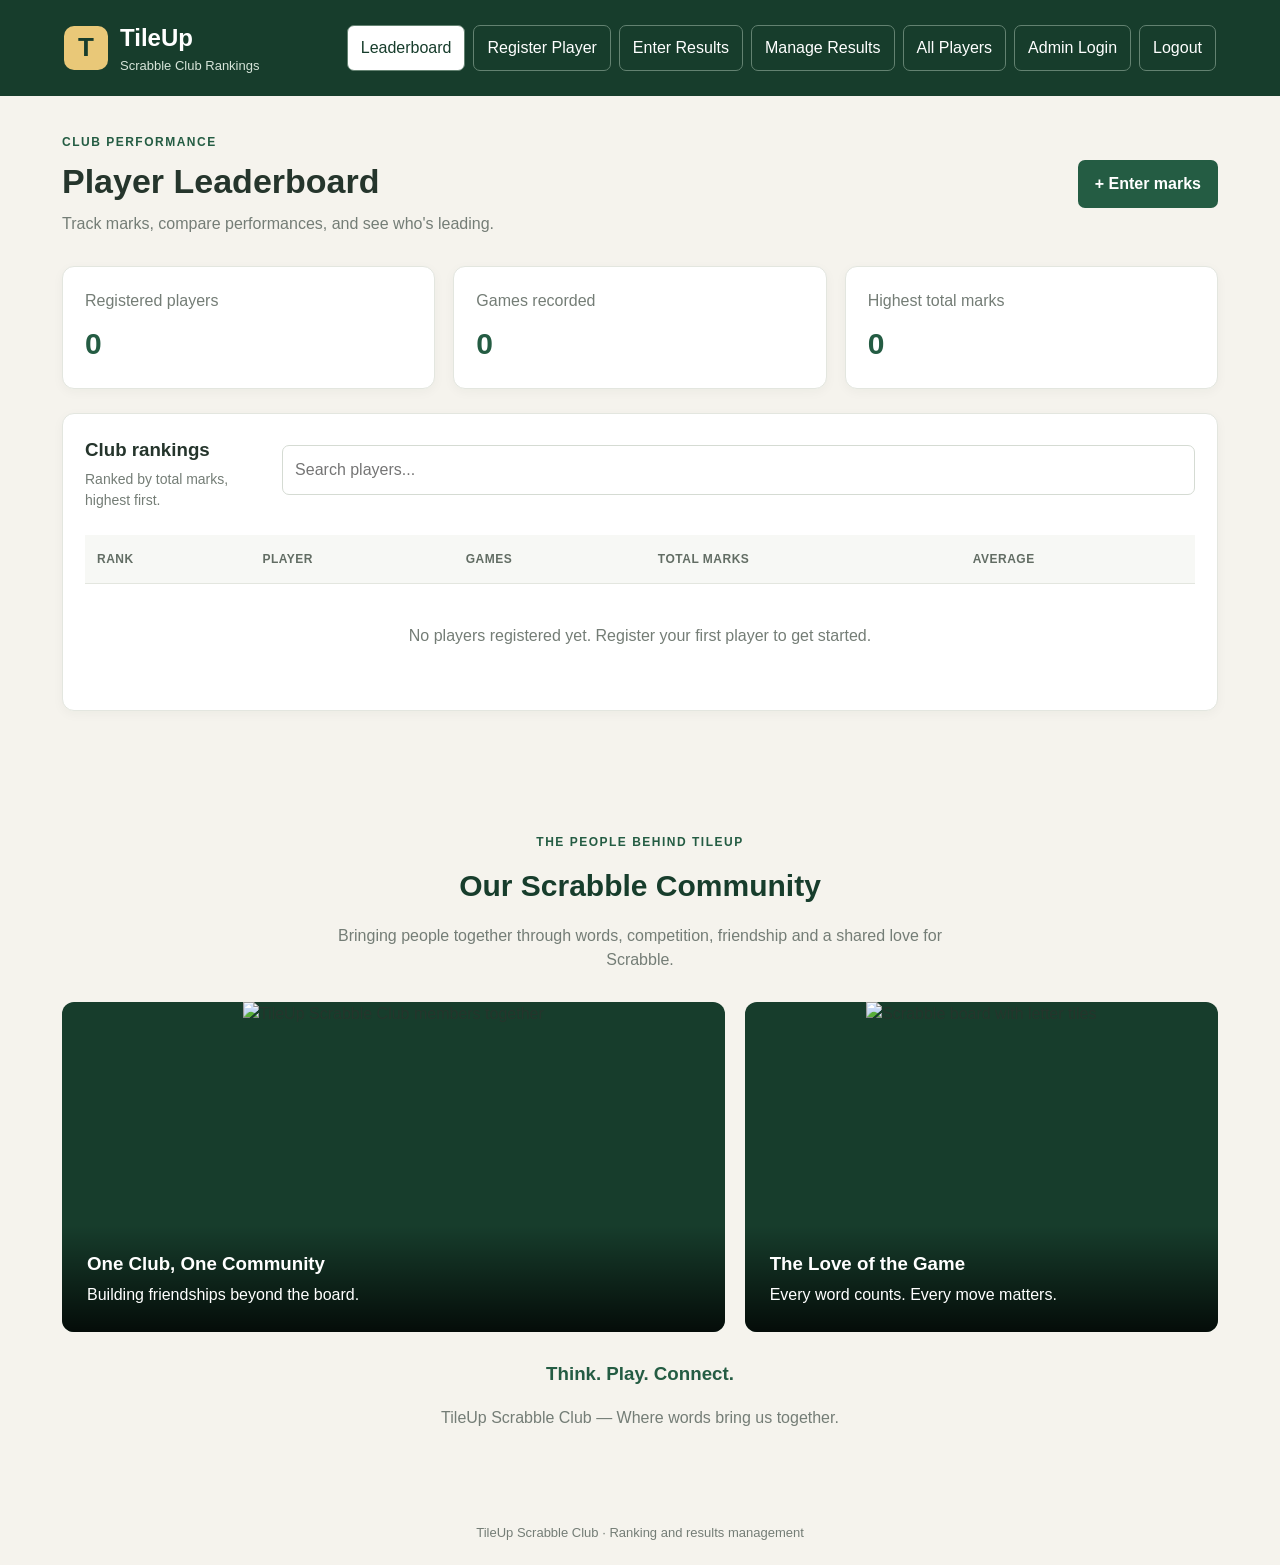
==== scrabblefront/scrabble.html @ d629180d "Add files via upload" ====
<!DOCTYPE html>
<html lang="en">
<head>
    <meta charset="UTF-8">
    <meta name="viewport" content="width=device-width, initial-scale=1.0">
    <title>TileUp - Scrabble Club Rankings</title>

    <!-- Connect CSS -->
    <link rel="stylesheet" href="scrabble.css">
</head>
<body>
    <header class="site-header">
        <div class="brand">
            <div class="brand-icon">T</div>
            <div>
                <h1>TileUp</h1>
                <p>Scrabble Club Rankings</p>
            </div>
        </div>

        <nav>
            <button class="nav-button active" data-view="leaderboard">Leaderboard</button>
            <button class="nav-button" data-view="registration">Register Player</button>
            <button class="nav-button" data-view="results">Enter Results</button>
            <button class="nav-button" data-view="manage-results">Manage Results</button>
            <button class="nav-button" data-view="players">All Players</button>
            <button class="nav-button" data-view="admin-login">
    Admin Login </button>
            <button class="nav-button" id="admin-logout">
    Logout
</button>
        </nav>
    </header>

    <main>
        <section id="admin-login" class="view">
    <div class="page-heading">
        <p class="eyebrow">ADMIN ACCESS</p>
        <h2>Administrator Login</h2>
        <p>Sign in to manage TileUp competition results.</p>
    </div>

    <div class="form-card">
        <form id="admin-login-form">

            <label for="admin-email">Email Address</label>
            <input
                type="email"
                id="admin-email"
                required
                placeholder="Enter administrator email"
            >

            <label for="admin-password">Password</label>
            <input
                type="password"
                id="admin-password"
                required
                placeholder="Enter your password"
            >

            <button type="submit">Login</button>

        </form>
    </div>
</section>
        <section id="leaderboard" class="view active">
            <div class="page-heading">
                <div>
                    <p class="eyebrow">CLUB PERFORMANCE</p>
                    <h2>Player Leaderboard</h2>
                    <p>Track marks, compare performances, and see who's leading.</p>
                </div>
                <button class="primary" data-go="results">+ Enter marks</button>
            </div>

            <div class="stats-grid">
                <article class="stat-card">
                    <p>Registered players</p>
                    <strong id="total-players">0</strong>
                </article>
                <article class="stat-card">
                    <p>Games recorded</p>
                    <strong id="total-games">0</strong>
                </article>
                <article class="stat-card">
                    <p>Highest total marks</p>
                    <strong id="highest-score">0</strong>
                </article>
            </div>

            <div class="card">
                <div class="card-heading">
                    <div>
                        <h3>Club rankings</h3>
                        <p class="muted">Ranked by total marks, highest first.</p>
                    </div>
                    <input id="leaderboard-search" type="search"
                           placeholder="Search players..." aria-label="Search leaderboard">
                </div>

                <div class="table-wrap">
                    <table>
                        <thead>
                            <tr>
                                <th>Rank</th>
                                <th>Player</th>
                                <th>Games</th>
                                <th>Total marks</th>
                                <th>Average</th>
                            </tr>
                        </thead>
                        <tbody id="ranking-list"></tbody>
                    </table>
                </div>
                <p id="leaderboard-empty" class="empty-message">
                    No players registered yet. Register your first player to get started.
                </p>
            </div>
        </section>

        <section id="registration" class="view">
            <div class="page-heading">
                <div>
                    <p class="eyebrow">BUILD YOUR CLUB</p>
                    <h2>Register a Player</h2>
                    <p>Add players before recording their competition results.</p>
                </div>
            </div>

            <div class="card form-card">
                <form id="player-form">
                    <label for="player-name">Full name *</label>
                    <input id="player-name" required maxlength="60"
                           placeholder="Enter player's full name">

                    <label for="player-email">Email address</label>
                    <input id="player-email" type="email" maxlength="100"
                           placeholder="player@example.com" required>

                    <label for="player-level">Experience level</label>
                    <select id="player-level">
                        <option>Beginner</option>
                        <option>Intermediate</option>
                        <option>Advanced</option>
                    </select>

                    <button class="primary" type="submit">Register player</button>
                </form>
                <p class="muted">Each player receives a unique club ID.</p>
            </div>
        </section>

        <section id="results" class="view">
            <div class="page-heading">
                <div>
                    <p class="eyebrow">COMPETITION RECORDS</p>
                    <h2>Enter Game Results</h2>
                    <p>Record each player's marks after a Scrabble game.</p>
                </div>
            </div>

            <div class="card form-card">
                <form id="result-form">
                    <label for="result-player">Select player *</label>
                    <select id="result-player" required>
                        <option value="">Register a player first</option>
                    </select>

                    <label for="round-number">Competition round *</label>
                    <input id="round-number" type="number" min="1"
                           step="1" required placeholder="Enter round number">

                    <label for="game-marks">Marks earned *</label>
                    <input id="game-marks" type="number" min="0" max="100000"
                           step="1" required placeholder="Enter marks, e.g. 350">

                    <button class="primary" type="submit">Save game result</button>
                </form>
                <p class="muted">
                    Every submission records one game. Total marks and averages
                    are calculated automatically.
                </p>
            </div>
        </section>
        <section id="manage-results" class="view">

    <div class="page-heading">
        <div>
            <p class="eyebrow">ADMINISTRATION</p>
            <h2>Manage Competition Results</h2>
            <p>Edit or remove previously recorded game results.</p>
        </div>
    </div>

    <div class="card">
        <div class="table-wrap">
            <table>
                <thead>
                    <tr>
                        <th>Player</th>
                        <th>Round</th>
                        <th>Marks</th>
                        <th>Actions</th>
                    </tr>
                </thead>
                <tbody id="results-management-list"></tbody>
            </table>
        </div>

        <p id="results-management-empty" class="empty-message">
            No competition results recorded yet.
        </p>
    </div>

</section>

        <section id="players" class="view">
            <div class="page-heading">
                <div>
                    <p class="eyebrow">CLUB DIRECTORY</p>
                    <h2>All Players</h2>
                    <p>View registered members and their performance.</p>
                </div>
                <button class="primary" data-go="registration">+ Register player</button>
            </div>

            <div class="card">
                <input id="player-search" type="search"
                       placeholder="Search by name, ID, or email..."
                       aria-label="Search registered players">

                <div class="table-wrap">
                    <table>
                        <thead>
                            <tr>
                                <th>Player ID</th>
                                <th>Name</th>
                                <th>Email</th>
                                <th>Level</th>
                                <th>Total marks</th>
                                <th>Games</th>
                            </tr>
                        </thead>
                        <tbody id="player-list"></tbody>
                    </table>
                </div>
                <p id="players-empty" class="empty-message">
                    No registered players yet.
                </p>
            </div>
        </section>
    </main>

<section class="community-section" style="text-align: center;">

    <div class="community-heading">
        <p class="eyebrow">THE PEOPLE BEHIND TILEUP</p>
        <h2>Our Scrabble Community</h2>
        <p>
            Bringing people together through words, competition,
            friendship and a shared love for Scrabble.
        </p>
    </div>

    <div class="community-grid">

        <div class="community-card group-photo">
            <img src="images/scrabble-group.jpg"
                 alt="TileUp Scrabble Club members together">

            <div class="image-caption">
                <h3>One Club, One Community</h3>
                <p>Building friendships beyond the board.</p>
            </div>
        </div>

        <div class="community-card board-photo">
            <img src="images/scrabble-board.jpg"
                 alt="Scrabble board with letter tiles">

            <div class="image-caption">
                <h3>The Love of the Game</h3>
                <p>Every word counts. Every move matters.</p>
            </div>
        </div>

    </div>

    <div class="community-message">
        <h3>Think. Play. Connect.</h3>
        <p>TileUp Scrabble Club — Where words bring us together.</p>
    </div>

</section>
        </div>
    </section>

    <footer>
        TileUp Scrabble Club · Ranking and results management
    </footer>
<div id="toast" class="toast"></div>
    <!-- Connect JavaScript at the bottom -->
    <script src="scrabble.js"></script>
</body>
</html>
---- scrabblefront/scrabble.css ----
:root {
    --green: #245c43;
    --green-dark: #173d2c;
    --cream: #f5f3ed;
    --gold: #e9c878;
    --text: #25352c;
    --muted: #747d76;
    --border: #e3e6df;
    --white: #ffffff;
}

* {
    box-sizing: border-box;
}

body {
    margin: 0;
    font-family: Arial, Helvetica, sans-serif;
    background: var(--cream);
    color: var(--text);
    line-height: 1.5;
}

.site-header {
    background: var(--green-dark);
    color: white;
    padding: 20px max(5%, calc((100% - 1200px) / 2));
    display: flex;
    justify-content: space-between;
    align-items: center;
    gap: 24px;
    flex-wrap: wrap;
}

.brand {
    display: flex;
    align-items: center;
    gap: 12px;
}

.brand-icon {
    display: grid;
    place-items: center;
    width: 44px;
    height: 44px;
    border-radius: 10px;
    background: var(--gold);
    color: var(--green-dark);
    font-size: 26px;
    font-weight: bold;
}

.brand h1,
.brand p {
    margin: 0;
}

.brand h1 {
    font-size: 24px;
}

.brand p {
    color: #d6e4d9;
    font-size: 13px;
}

nav {
    display: flex;
    flex-wrap: wrap;
    gap: 8px;
}

button,
input,
select {
    font: inherit;
}

button {
    cursor: pointer;
}

.nav-button {
    background: transparent;
    border: 1px solid #638271;
    color: white;
    border-radius: 7px;
    padding: 10px 13px;
}

.nav-button:hover,
.nav-button.active {
    background: white;
    color: var(--green-dark);
}

main {
    max-width: 1200px;
    margin: 0 auto;
    padding: 32px 22px 55px;
}

.view {
    display: none;
}

.view.active {
    display: block;
}

.page-heading {
    display: flex;
    justify-content: space-between;
    align-items: center;
    gap: 18px;
    margin-bottom: 25px;
}

.page-heading h2 {
    font-size: clamp(25px, 4vw, 34px);
    margin: 4px 0;
}

.page-heading p {
    margin: 5px 0;
    color: var(--muted);
}

.eyebrow {
    color: var(--green) !important;
    font-weight: bold;
    font-size: 12px;
    letter-spacing: 1.5px;
}

.primary {
    background: var(--green);
    color: white;
    border: none;
    border-radius: 7px;
    padding: 12px 17px;
    font-weight: bold;
}

.primary:hover {
    background: var(--green-dark);
}

.stats-grid {
    display: grid;
    grid-template-columns: repeat(3, minmax(0, 1fr));
    gap: 18px;
    margin-bottom: 24px;
}

.stat-card,
.card {
    background: var(--white);
    border: 1px solid var(--border);
    border-radius: 12px;
    padding: 22px;
    box-shadow: 0 3px 12px #1b38220a;
}

.stat-card p {
    color: var(--muted);
    margin: 0 0 8px;
}

.stat-card strong {
    font-size: 30px;
    color: var(--green);
}

.card h3 {
    margin: 0 0 5px;
}

.card-heading {
    display: flex;
    justify-content: space-between;
    align-items: center;
    gap: 15px;
    margin-bottom: 20px;
}

.card-heading p {
    margin: 4px 0;
}

.muted {
    color: var(--muted);
    font-size: 14px;
}

input,
select {
    width: 100%;
    padding: 12px;
    border: 1px solid #d5dbd3;
    border-radius: 7px;
    background: white;
    color: var(--text);
    margin: 6px 0 17px;
}

input:focus,
select:focus {
    outline: 2px solid #a4c7b1;
    border-color: var(--green);
}

.form-card {
    max-width: 620px;
}

.form-card form {
    display: flex;
    flex-direction: column;
}

.form-card label {
    font-weight: bold;
    font-size: 14px;
}

.form-card button {
    margin-top: 5px;
}

.table-wrap {
    width: 100%;
    overflow-x: auto;
}

table {
    width: 100%;
    border-collapse: collapse;
    text-align: left;
}

th,
td {
    padding: 15px 12px;
    border-bottom: 1px solid var(--border);
    white-space: nowrap;
}

th {
    background: #f7f8f5;
    color: #626d64;
    font-size: 12px;
    text-transform: uppercase;
    letter-spacing: 0.5px;
}

tbody tr:hover {
    background: #f8faf7;
}

.rank {
    font-weight: bold;
    color: var(--green);
}

.player-name-cell {
    font-weight: bold;
}

.empty-message {
    color: var(--muted);
    text-align: center;
    padding: 24px 8px;
}

.toast {
    position: fixed;
    right: 20px;
    bottom: 20px;
    background: var(--green-dark);
    color: white;
    padding: 14px 20px;
    border-radius: 8px;
    box-shadow: 0 5px 20px #0002;
    display: none;
    max-width: calc(100% - 40px);
    z-index: 10;
}

.toast.show {
    display: block;
}

footer {
    text-align: center;
    padding: 22px;
    color: var(--muted);
    font-size: 13px;
}

@media (max-width: 760px) {
    .site-header {
        align-items: flex-start;
    }

    nav {
        width: 100%;
    }

    .nav-button {
        flex: 1 1 40%;
    }

    main {
        padding: 24px 14px 40px;
    }

    .stats-grid {
        grid-template-columns: 1fr;
        gap: 12px;
    }

    .stat-card {
        padding: 16px;
    }

    .stat-card strong {
        font-size: 25px;
    }

    .page-heading,
    .card-heading {
        align-items: flex-start;
        flex-direction: column;
    }

    .page-heading > button {
        width: 100%;
    }

    .card {
        padding: 16px;
    }
}
/* COMMUNITY SECTION */

.community-section {
    max-width: 1200px;
    margin: 0 auto;
    padding: 55px 22px;
    text-align: center;
}

.community-heading {
    max-width: 650px;
    margin: 0 auto 30px;
}

.community-heading h2 {
    color: var(--green-dark);
    font-size: 30px;
    margin: 8px 0;
}

.community-heading p {
    color: var(--muted);
}

.community-grid {
    display: grid;
    grid-template-columns: 1.4fr 1fr;
    gap: 20px;
}

.community-card {
    position: relative;
    height: 330px;
    overflow: hidden;
    border-radius: 12px;
    background: var(--green-dark);
}

.community-card img {
    width: 100%;
    height: 100%;
    object-fit: cover;
}

.image-caption {
    position: absolute;
    bottom: 0;
    left: 0;
    right: 0;
    padding: 25px;
    color: white;
    text-align: left;
    background: linear-gradient(transparent, #000c);
}

.image-caption h3 {
    margin: 0 0 5px;
}

.image-caption p {
    margin: 0;
    color: white;
}

.community-message {
    margin-top: 28px;
}

.community-message h3 {
    color: var(--green);
}

.community-message p {
    color: var(--muted);
}

@media (max-width: 760px) {
    .community-grid {
        grid-template-columns: 1fr;
    }

    .community-card {
        height: 260px;
    }
}
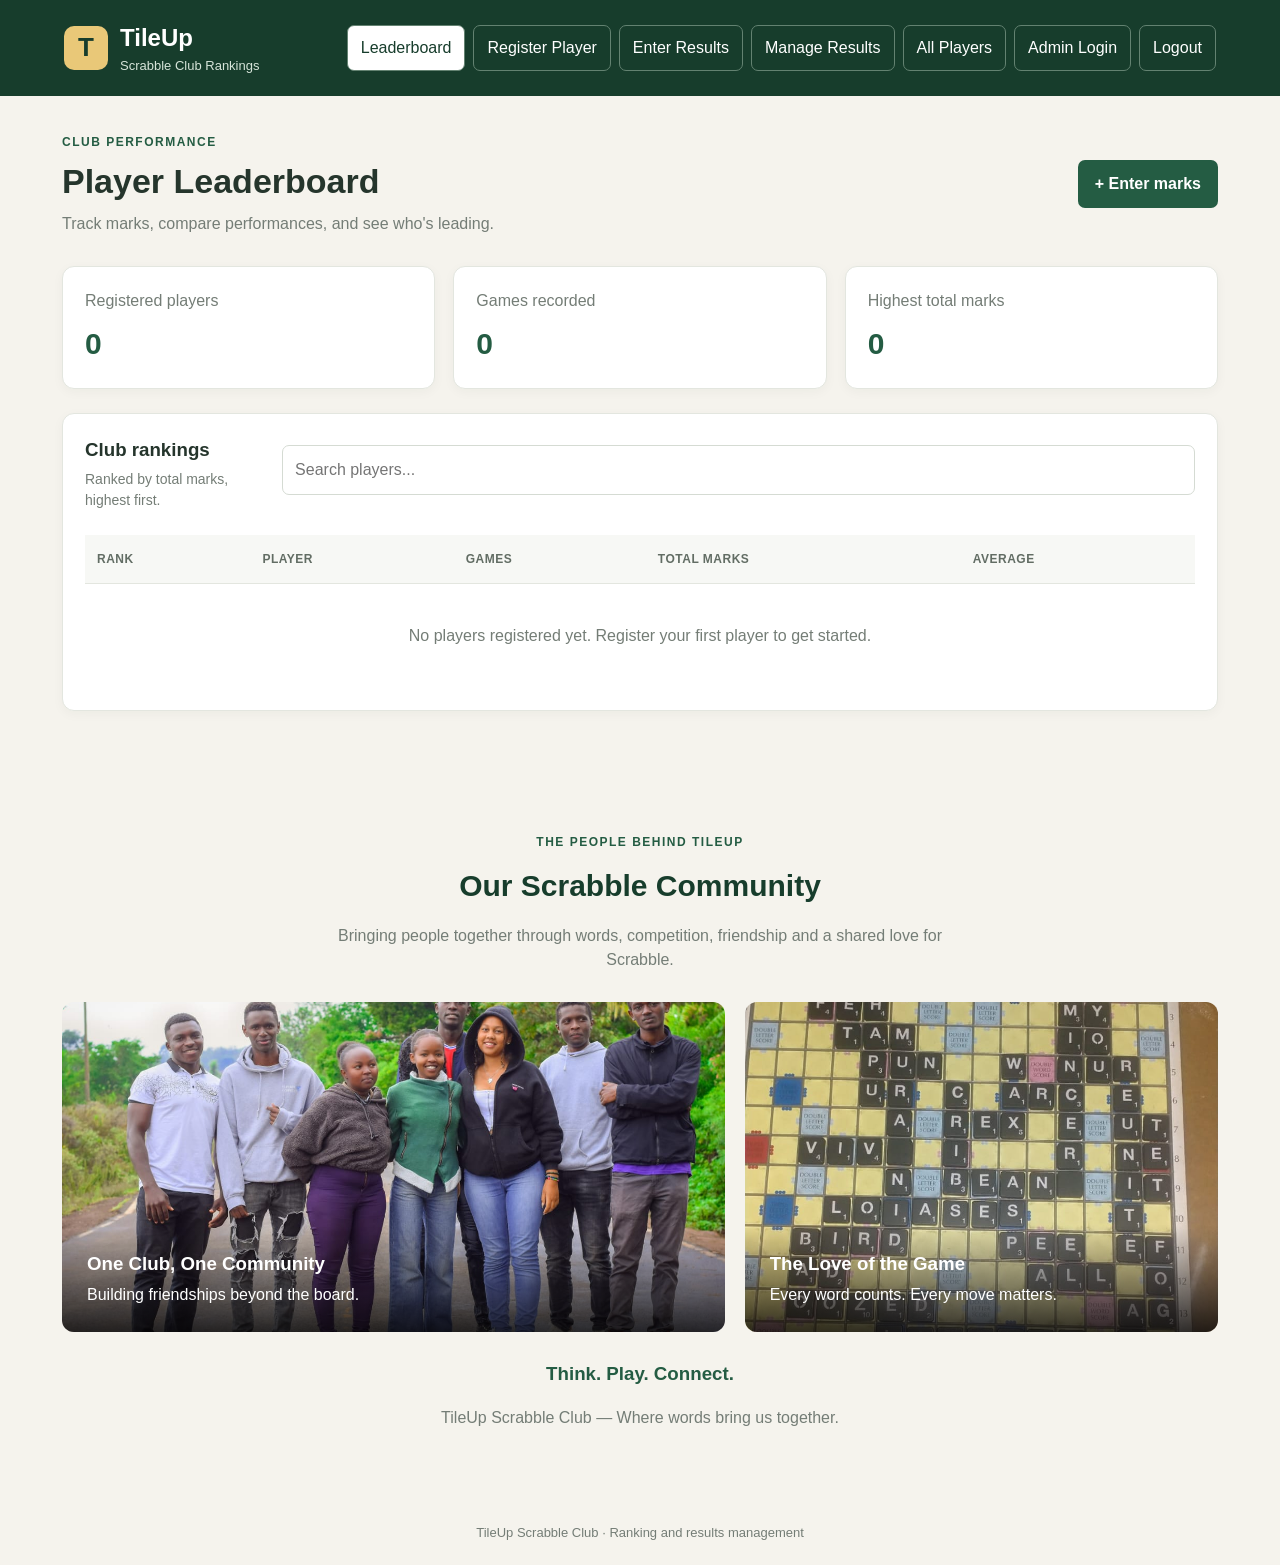
==== commit 75b901e5: "Update scrabble.html" ====
--- a/scrabblefront/scrabble.html
+++ b/scrabblefront/scrabble.html
@@ -267,7 +267,7 @@
     <div class="community-grid">
 
         <div class="community-card group-photo">
-            <img src="images/scrabble-group.jpg"
+            <img src="images/scrabble_crew.jpeg"
                  alt="TileUp Scrabble Club members together">
 
             <div class="image-caption">
@@ -277,7 +277,7 @@
         </div>
 
         <div class="community-card board-photo">
-            <img src="images/scrabble-board.jpg"
+            <img src="images/scrabbleboard.jpeg"
                  alt="Scrabble board with letter tiles">
 
             <div class="image-caption">
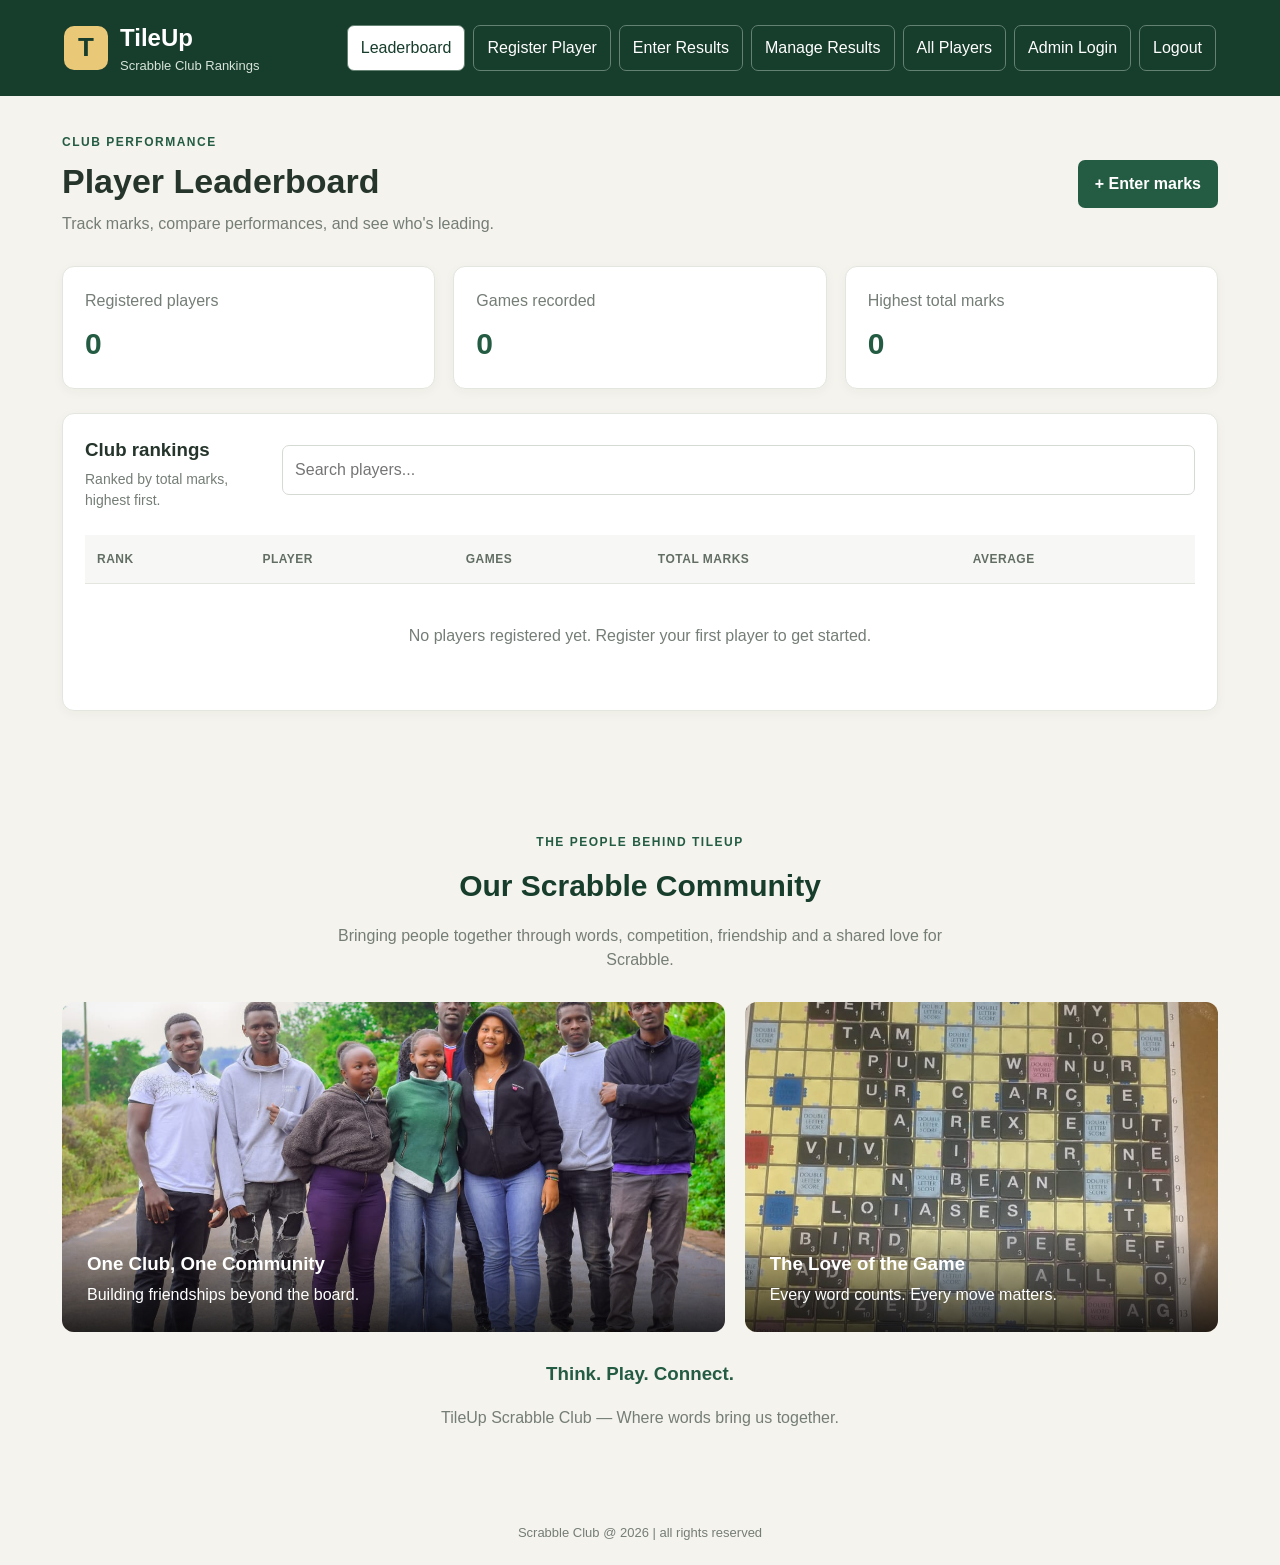
==== commit 72e662a9: "Update scrabble.html" ====
--- a/scrabblefront/scrabble.html
+++ b/scrabblefront/scrabble.html
@@ -298,7 +298,7 @@
     </section>
 
     <footer>
-        TileUp Scrabble Club · Ranking and results management
+        Scrabble Club @ 2026 | all rights reserved
     </footer>
 <div id="toast" class="toast"></div>
     <!-- Connect JavaScript at the bottom -->
